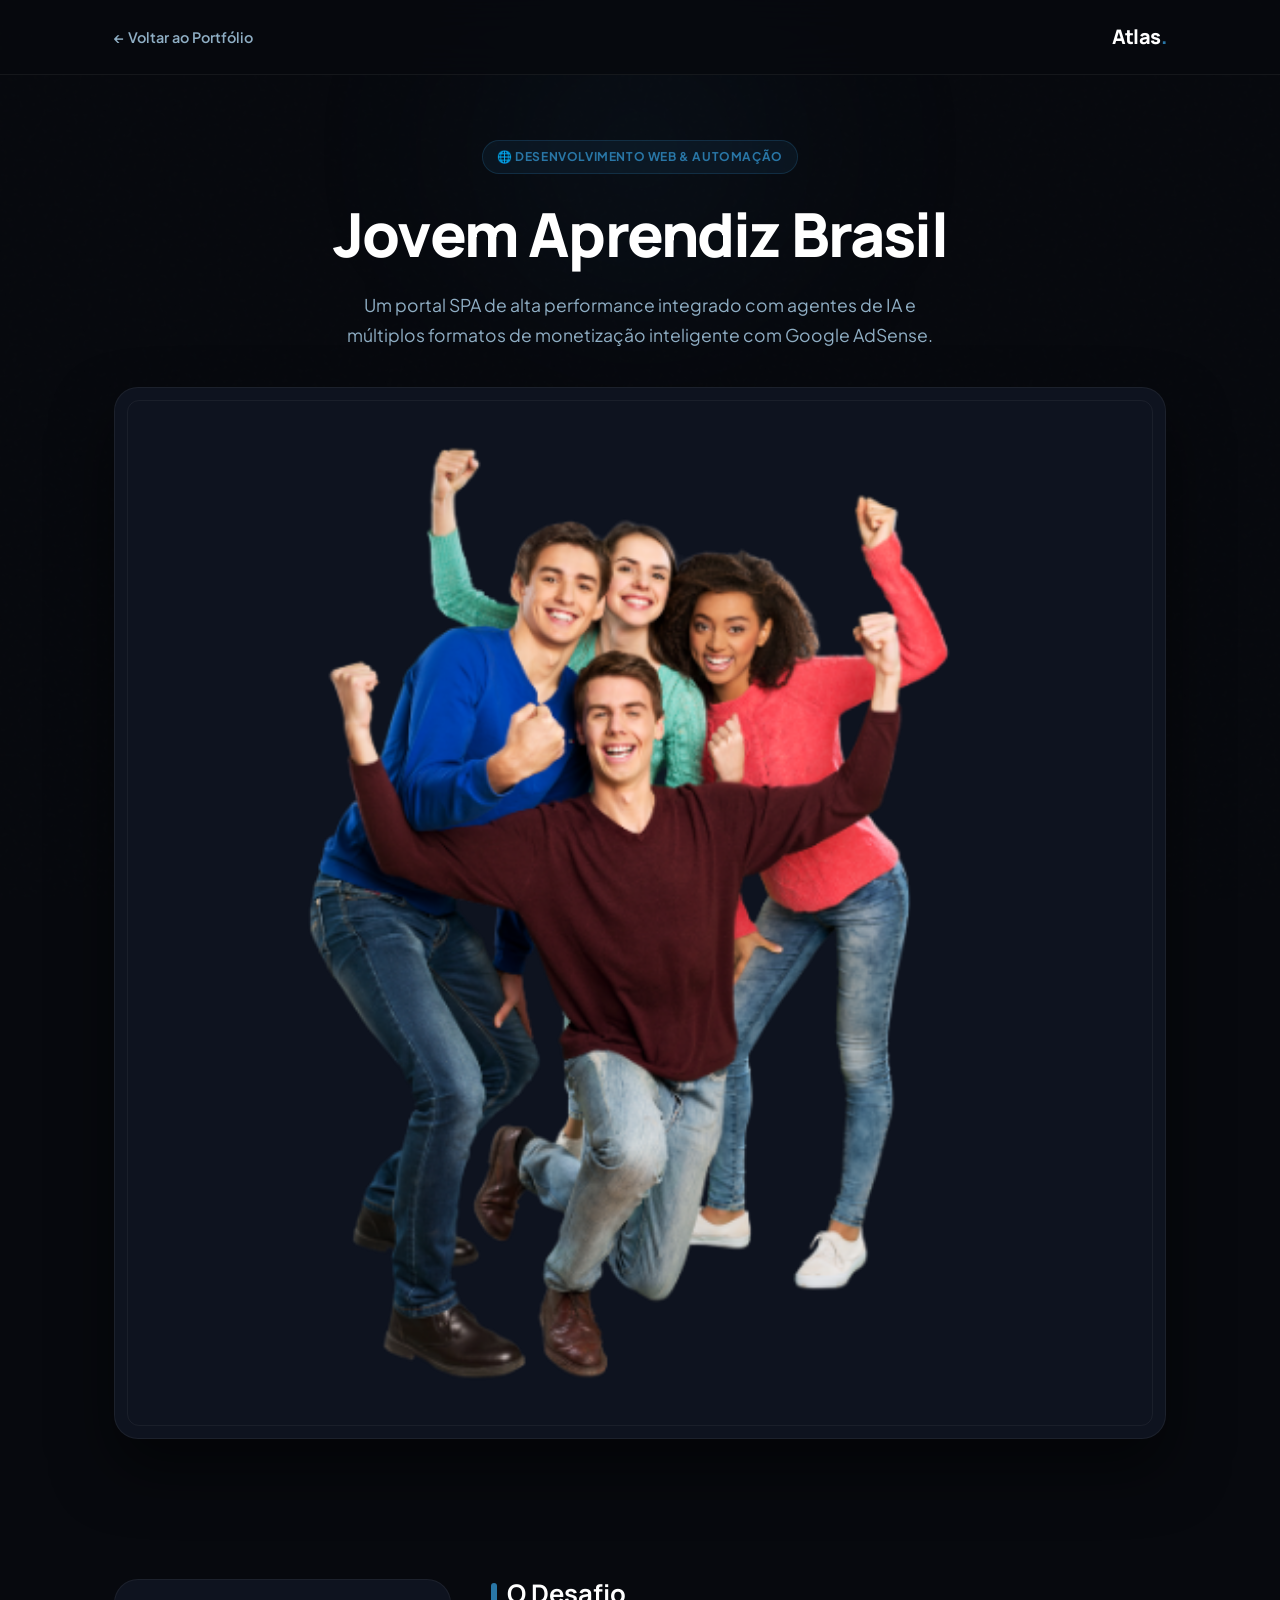
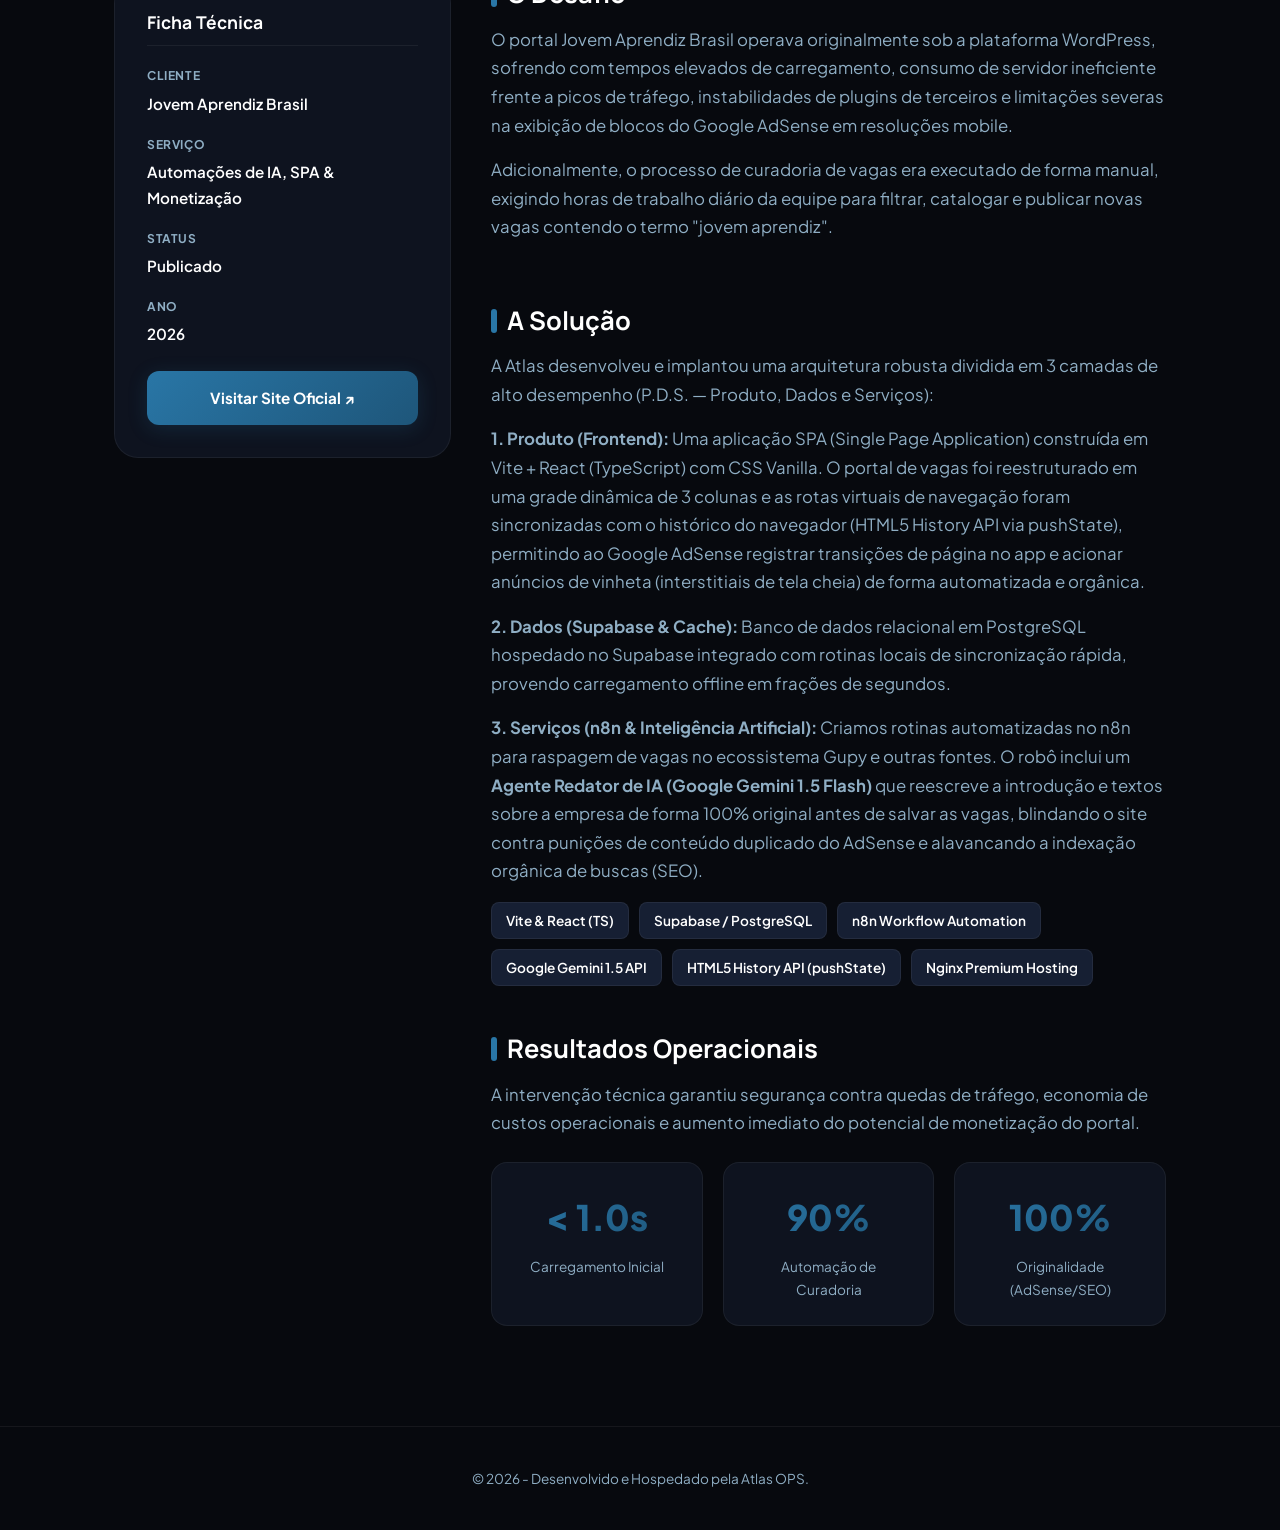
==== jovem-aprendiz-brasil/index.html @ 5bdfbc80 "feat: adicionar estudo de caso Jovem Aprendiz Brasil ao portfólio da Atlas" ====
<!DOCTYPE html>
<html lang="pt-BR">

<head>
  <meta charset="UTF-8">
  <meta name="viewport" content="width=device-width, initial-scale=1.0">
  <title>Jovem Aprendiz Brasil – Estudo de Caso | Atlas</title>
  <link rel="preconnect" href="https://fonts.googleapis.com">
  <link href="https://fonts.googleapis.com/css2?family=Manrope:wght@400;600;700;800&family=Plus+Jakarta+Sans:wght@300;400;500;600&family=Outfit:wght@400;600;700;800&display=swap" rel="stylesheet">
  <style>
    :root {
      --bg: #07090E;
      --surface: #0E131F;
      --surface2: #161F33;
      --border: rgba(255, 255, 255, 0.06);
      --accent: #2976A6;
      --accent2: #1E567A;
      --text: #F2F2F2;
      --muted: #8FAEC4;
      --white: #FFFFFF;
      --radius: 24px;
      --grad: linear-gradient(135deg, #2976A6 0%, #1E567A 100%);
    }

    *, *::before, *::after {
      box-sizing: border-box;
      margin: 0;
      padding: 0;
    }

    html { scroll-behavior: smooth; }
    body {
      color: var(--text);
      font-family: 'Plus Jakarta Sans', sans-serif;
      font-size: 16px;
      line-height: 1.7;
      overflow-x: hidden;
      background: var(--bg);
    }

    body::before {
      content: '';
      position: fixed;
      inset: 0;
      background-image: url("data:image/svg+xml,%3Csvg viewBox='0 0 200 200' xmlns='http://www.w3.org/2000/svg'%3E%3Cfilter id='n'%3E%3CfeTurbulence type='fractalNoise' baseFrequency='0.9' numOctaves='4' stitchTiles='stitch'/%3E%3C/filter%3E%3Crect width='100%25' height='100%25' filter='url(%23n)' opacity='0.03'/%3E%3C/svg%3E");
      pointer-events: none;
      z-index: 0;
      opacity: 0.3;
    }

    h1, h2, h3, h4 { font-family: 'Manrope', sans-serif; line-height: 1.2; color: var(--white); }
    .container { max-width: 1100px; margin: 0 auto; padding: 0 24px; position: relative; z-index: 1; }

    /* NAV */
    nav {
      position: fixed;
      top: 0; left: 0; right: 0;
      z-index: 100;
      padding: 20px 0;
      background: rgba(7, 9, 14, 0.8);
      backdrop-filter: blur(20px);
      border-bottom: 1px solid var(--border);
    }
    nav .inner { display: flex; justify-content: space-between; align-items: center; }
    .nav-back { color: var(--muted); text-decoration: none; font-size: 0.9rem; font-weight: 600; display: flex; align-items: center; gap: 8px; transition: color 0.2s; }
    .nav-back:hover { color: var(--white); }
    .logo { font-family: 'Manrope', sans-serif; font-weight: 800; font-size: 1.25rem; letter-spacing: -0.03em; color: var(--white); text-decoration: none; }
    .logo span { color: var(--accent); }

    /* HERO */
    .hero { padding: 140px 0 60px; text-align: center; position: relative; }
    .hero::before {
      content: '';
      position: absolute;
      width: 500px; height: 500px;
      background: radial-gradient(circle, rgba(41, 118, 166, 0.08) 0%, transparent 70%);
      top: -100px; left: 50%;
      transform: translateX(-50%);
      pointer-events: none; filter: blur(80px);
    }
    .badge {
      display: inline-flex; align-items: center; gap: 6px;
      background: rgba(41, 118, 166, 0.1);
      border: 1px solid rgba(41, 118, 166, 0.25);
      border-radius: 100px;
      padding: 6px 14px;
      font-size: 0.75rem; font-weight: 700; color: var(--accent);
      text-transform: uppercase; letter-spacing: 0.05em;
      margin-bottom: 24px;
    }
    .hero h1 { font-size: clamp(2.2rem, 5vw, 3.8rem); font-weight: 800; letter-spacing: -0.03em; max-width: 800px; margin: 0 auto 20px; }
    .hero p { font-size: 1.1rem; color: var(--muted); max-width: 600px; margin: 0 auto 36px; }

    /* VISUAL WRAP */
    .mockup-container {
      border-radius: var(--radius);
      border: 1px solid var(--border);
      background: var(--surface);
      padding: 12px;
      box-shadow: 0 30px 60px rgba(0, 0, 0, 0.5);
      margin-bottom: 80px;
      overflow: hidden;
    }
    .mockup-img { width: 100%; height: auto; border-radius: calc(var(--radius) - 12px); display: block; border: 1px solid rgba(255, 255, 255, 0.05); }

    /* DETAILS GRID */
    .grid-info { display: grid; grid-template-columns: 1fr 2fr; gap: 40px; margin-bottom: 80px; }
    @media (max-width: 768px) { .grid-info { grid-template-columns: 1fr; gap: 32px; } }

    .sidebar { background: var(--surface); border: 1px solid var(--border); border-radius: var(--radius); padding: 32px; height: fit-content; position: sticky; top: 100px; }
    .sidebar-title { font-size: 1.1rem; font-weight: 700; margin-bottom: 20px; border-bottom: 1px solid var(--border); padding-bottom: 12px; }
    .meta-list { display: flex; flex-direction: column; gap: 18px; }
    .meta-item h5 { font-size: 0.75rem; text-transform: uppercase; letter-spacing: 0.05em; color: var(--muted); margin-bottom: 4px; }
    .meta-item p { font-size: 0.95rem; font-weight: 600; color: var(--white); }

    .btn-visit {
      display: inline-flex; align-items: center; justify-content: center; gap: 8px;
      background: var(--grad); color: var(--white); text-decoration: none;
      padding: 14px 24px; border-radius: 12px; font-weight: 700; font-size: 0.95rem;
      width: 100%; margin-top: 24px; transition: opacity 0.2s, transform 0.2s;
      box-shadow: 0 4px 20px rgba(41, 118, 166, 0.2);
    }
    .btn-visit:hover { opacity: 0.9; transform: translateY(-2px); }

    /* CONTENT BODY */
    .content-body { display: flex; flex-direction: column; gap: 48px; }
    .section-block h3 { font-size: 1.6rem; font-weight: 700; margin-bottom: 16px; display: flex; align-items: center; gap: 10px; }
    .section-block h3::before { content: ''; display: inline-block; width: 6px; height: 24px; background: var(--accent); border-radius: 4px; }
    .section-block p { font-size: 1.05rem; color: var(--muted); margin-bottom: 16px; }

    .tech-tags { display: flex; flex-wrap: wrap; gap: 10px; margin-top: 12px; }
    .tech-tag { background: var(--surface2); border: 1px solid var(--border); border-radius: 8px; padding: 6px 14px; font-size: 0.85rem; font-weight: 600; color: var(--white); }

    .results-grid { display: grid; grid-template-columns: repeat(3, 1fr); gap: 20px; margin-top: 24px; }
    @media (max-width: 576px) { .results-grid { grid-template-columns: 1fr; } }
    .result-card { background: var(--surface); border: 1px solid var(--border); border-radius: 16px; padding: 24px; text-align: center; }
    .result-card .value { font-size: 2.2rem; font-weight: 800; background: var(--grad); -webkit-background-clip: text; -webkit-text-fill-color: transparent; margin-bottom: 8px; }
    .result-card .label { font-size: 0.85rem; color: var(--muted); }

    /* FOOTER */
    footer { border-top: 1px solid var(--border); padding: 40px 0; text-align: center; margin-top: 100px; }
    footer p { font-size: 0.85rem; color: var(--muted); }
  </style>
</head>

<body>
  <!-- NAV -->
  <nav>
    <div class="container inner">
      <a href="../index.html" class="nav-back">← Voltar ao Portfólio</a>
      <a href="../index.html" class="logo">Atlas<span>.</span></a>
    </div>
  </nav>

  <!-- HERO -->
  <header class="hero">
    <div class="container">
      <span class="badge">🌐 Desenvolvimento Web & Automação</span>
      <h1>Jovem Aprendiz Brasil</h1>
      <p>Um portal SPA de alta performance integrado com agentes de IA e múltiplos formatos de monetização inteligente com Google AdSense.</p>
      
      <!-- Mockup do print de tela real -->
      <div class="mockup-container">
        <img src="../assets/jab_mockup.png" alt="Mockup JAB" class="mockup-img">
      </div>
    </div>
  </header>

  <!-- SEÇÃO DE INFORMAÇÕES TÉCNICAS -->
  <section class="container">
    <div class="grid-info">
      <!-- Ficha Técnica -->
      <aside class="sidebar">
        <h4 class="sidebar-title">Ficha Técnica</h4>
        <div class="meta-list">
          <div class="meta-item">
            <h5>Cliente</h5>
            <p>Jovem Aprendiz Brasil</p>
          </div>
          <div class="meta-item">
            <h5>Serviço</h5>
            <p>Automações de IA, SPA & Monetização</p>
          </div>
          <div class="meta-item">
            <h5>Status</h5>
            <p>Publicado</p>
          </div>
          <div class="meta-item">
            <h5>Ano</h5>
            <p>2026</p>
          </div>
        </div>
        <!-- Link de destino original -->
        <a href="https://jab.atlasbot.tech" target="_blank" rel="noopener noreferrer" class="btn-visit">
          Visitar Site Oficial ↗
        </a>
      </aside>

      <!-- Conteúdo Resumo Técnico -->
      <main class="content-body">
        <!-- O Desafio -->
        <div class="section-block">
          <h3>O Desafio</h3>
          <p>O portal Jovem Aprendiz Brasil operava originalmente sob a plataforma WordPress, sofrendo com tempos elevados de carregamento, consumo de servidor ineficiente frente a picos de tráfego, instabilidades de plugins de terceiros e limitações severas na exibição de blocos do Google AdSense em resoluções mobile.</p>
          <p>Adicionalmente, o processo de curadoria de vagas era executado de forma manual, exigindo horas de trabalho diário da equipe para filtrar, catalogar e publicar novas vagas contendo o termo "jovem aprendiz".</p>
        </div>

        <!-- A Solução -->
        <div class="section-block">
          <h3>A Solução</h3>
          <p>A Atlas desenvolveu e implantou uma arquitetura robusta dividida em 3 camadas de alto desempenho (P.D.S. — Produto, Dados e Serviços):</p>
          <p><strong>1. Produto (Frontend):</strong> Uma aplicação SPA (Single Page Application) construída em Vite + React (TypeScript) com CSS Vanilla. O portal de vagas foi reestruturado em uma grade dinâmica de 3 colunas e as rotas virtuais de navegação foram sincronizadas com o histórico do navegador (HTML5 History API via pushState), permitindo ao Google AdSense registrar transições de página no app e acionar anúncios de vinheta (interstitiais de tela cheia) de forma automatizada e orgânica.</p>
          <p><strong>2. Dados (Supabase & Cache):</strong> Banco de dados relacional em PostgreSQL hospedado no Supabase integrado com rotinas locais de sincronização rápida, provendo carregamento offline em frações de segundos.</p>
          <p><strong>3. Serviços (n8n & Inteligência Artificial):</strong> Criamos rotinas automatizadas no n8n para raspagem de vagas no ecossistema Gupy e outras fontes. O robô inclui um <strong>Agente Redator de IA (Google Gemini 1.5 Flash)</strong> que reescreve a introdução e textos sobre a empresa de forma 100% original antes de salvar as vagas, blindando o site contra punições de conteúdo duplicado do AdSense e alavancando a indexação orgânica de buscas (SEO).</p>
          <div class="tech-tags">
            <!-- Tags das Tecnologias Aplicadas -->
            <span class="tech-tag">Vite & React (TS)</span>
            <span class="tech-tag">Supabase / PostgreSQL</span>
            <span class="tech-tag">n8n Workflow Automation</span>
            <span class="tech-tag">Google Gemini 1.5 API</span>
            <span class="tech-tag">HTML5 History API (pushState)</span>
            <span class="tech-tag">Nginx Premium Hosting</span>
          </div>
        </div>

        <!-- Resultados -->
        <div class="section-block">
          <h3>Resultados Operacionais</h3>
          <p>A intervenção técnica garantiu segurança contra quedas de tráfego, economia de custos operacionais e aumento imediato do potencial de monetização do portal.</p>
          <div class="results-grid">
            <div class="result-card">
              <div class="value">&lt; 1.0s</div>
              <div class="label">Carregamento Inicial</div>
            </div>
            <div class="result-card">
              <div class="value">90%</div>
              <div class="label">Automação de Curadoria</div>
            </div>
            <div class="result-card">
              <div class="value">100%</div>
              <div class="label">Originalidade (AdSense/SEO)</div>
            </div>
          </div>
        </div>
      </main>
    </div>
  </section>

  <!-- FOOTER -->
  <footer>
    <div class="container">
      <p>© 2026 - Desenvolvido e Hospedado pela Atlas OPS.</p>
    </div>
  </footer>
</body>
</html>
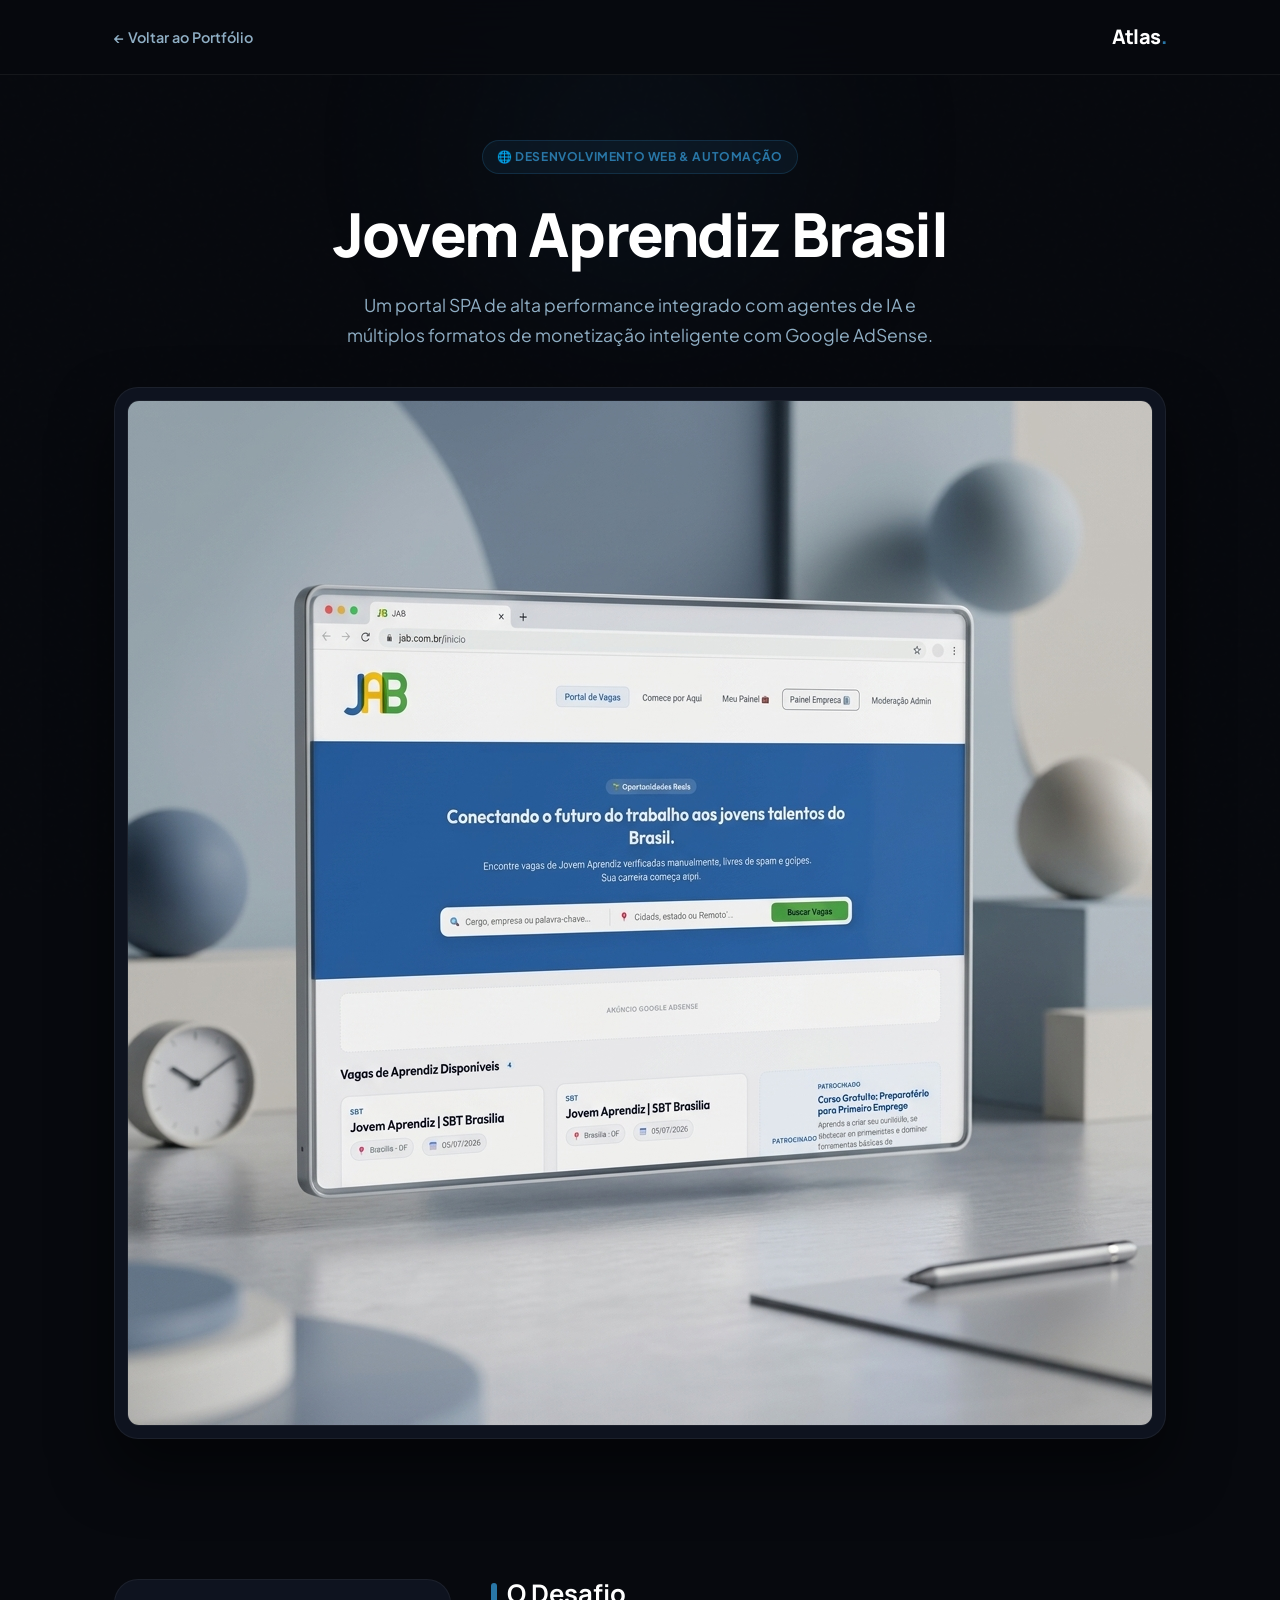
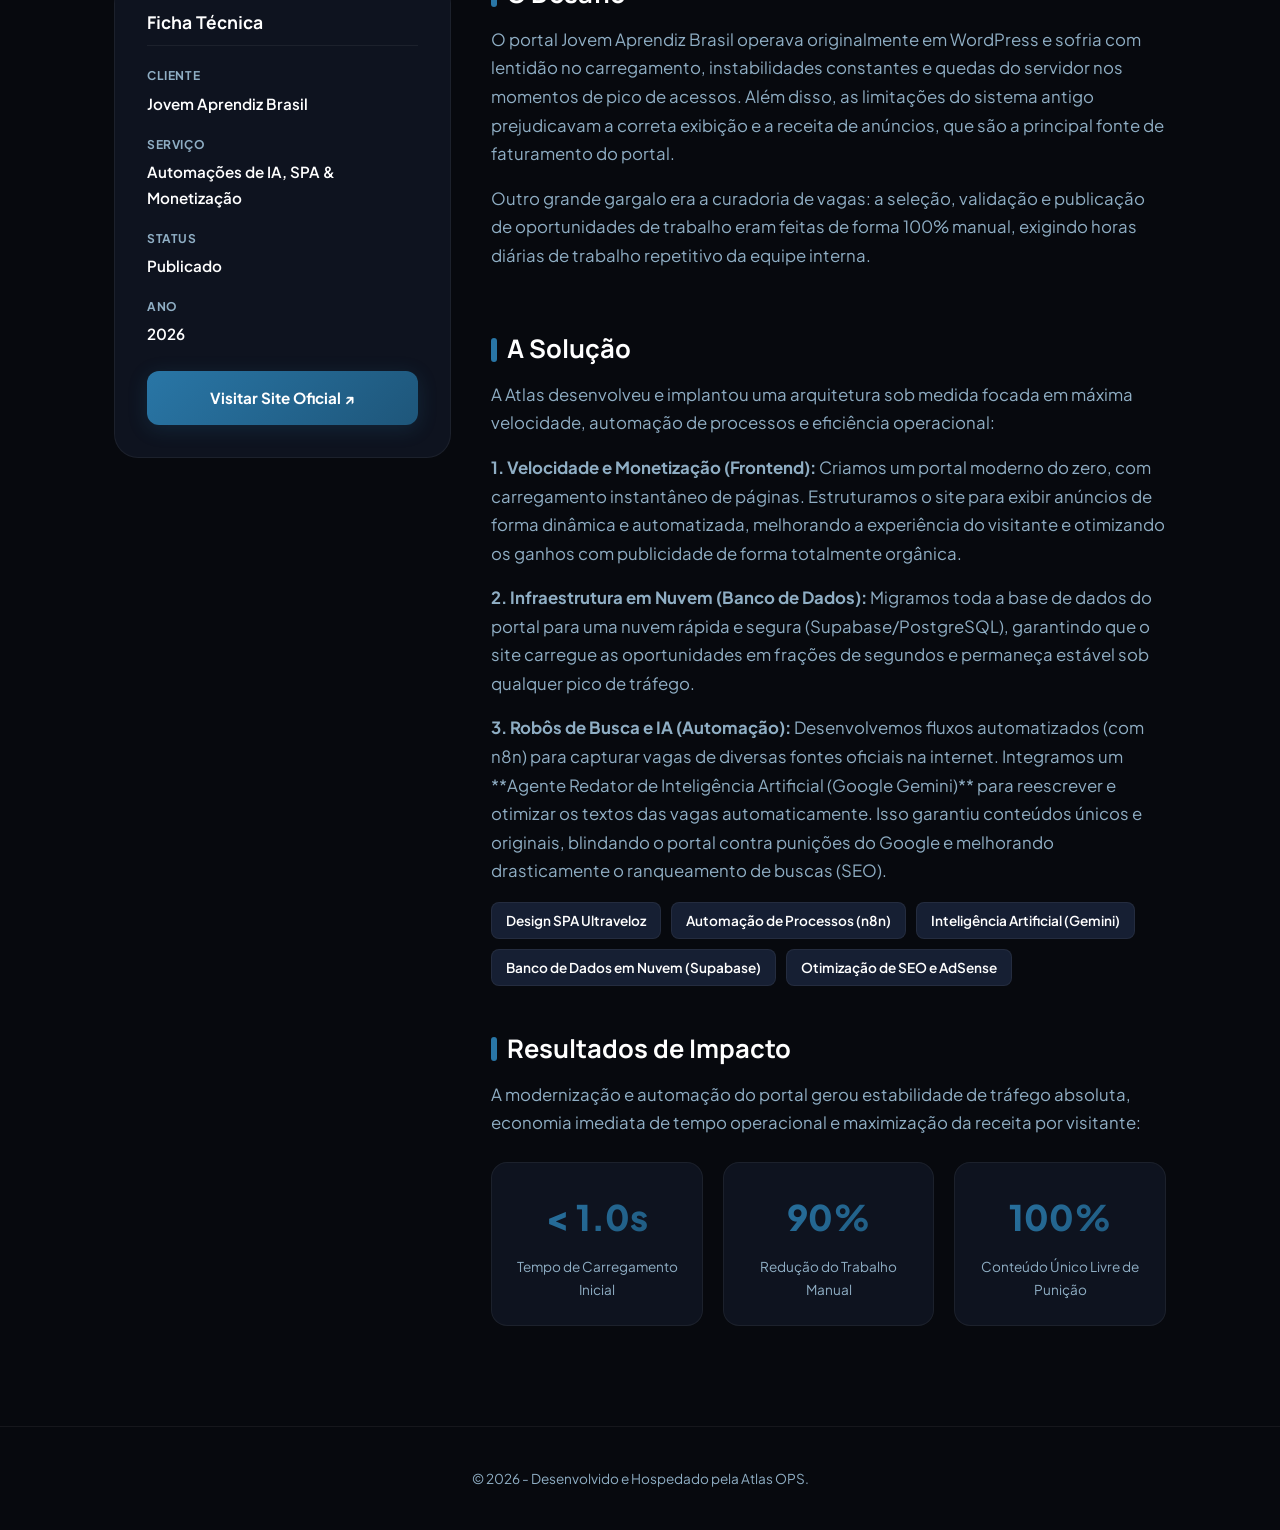
==== commit fdcc0580: "feat: estruturar estudo de caso simplificado do jovem aprendiz brasil" ====
--- a/jovem-aprendiz-brasil/index.html
+++ b/jovem-aprendiz-brasil/index.html
@@ -201,44 +201,43 @@
         <!-- O Desafio -->
         <div class="section-block">
           <h3>O Desafio</h3>
-          <p>O portal Jovem Aprendiz Brasil operava originalmente sob a plataforma WordPress, sofrendo com tempos elevados de carregamento, consumo de servidor ineficiente frente a picos de tráfego, instabilidades de plugins de terceiros e limitações severas na exibição de blocos do Google AdSense em resoluções mobile.</p>
-          <p>Adicionalmente, o processo de curadoria de vagas era executado de forma manual, exigindo horas de trabalho diário da equipe para filtrar, catalogar e publicar novas vagas contendo o termo "jovem aprendiz".</p>
+          <p>O portal Jovem Aprendiz Brasil operava originalmente em WordPress e sofria com lentidão no carregamento, instabilidades constantes e quedas do servidor nos momentos de pico de acessos. Além disso, as limitações do sistema antigo prejudicavam a correta exibição e a receita de anúncios, que são a principal fonte de faturamento do portal.</p>
+          <p>Outro grande gargalo era a curadoria de vagas: a seleção, validação e publicação de oportunidades de trabalho eram feitas de forma 100% manual, exigindo horas diárias de trabalho repetitivo da equipe interna.</p>
         </div>
 
         <!-- A Solução -->
         <div class="section-block">
           <h3>A Solução</h3>
-          <p>A Atlas desenvolveu e implantou uma arquitetura robusta dividida em 3 camadas de alto desempenho (P.D.S. — Produto, Dados e Serviços):</p>
-          <p><strong>1. Produto (Frontend):</strong> Uma aplicação SPA (Single Page Application) construída em Vite + React (TypeScript) com CSS Vanilla. O portal de vagas foi reestruturado em uma grade dinâmica de 3 colunas e as rotas virtuais de navegação foram sincronizadas com o histórico do navegador (HTML5 History API via pushState), permitindo ao Google AdSense registrar transições de página no app e acionar anúncios de vinheta (interstitiais de tela cheia) de forma automatizada e orgânica.</p>
-          <p><strong>2. Dados (Supabase & Cache):</strong> Banco de dados relacional em PostgreSQL hospedado no Supabase integrado com rotinas locais de sincronização rápida, provendo carregamento offline em frações de segundos.</p>
-          <p><strong>3. Serviços (n8n & Inteligência Artificial):</strong> Criamos rotinas automatizadas no n8n para raspagem de vagas no ecossistema Gupy e outras fontes. O robô inclui um <strong>Agente Redator de IA (Google Gemini 1.5 Flash)</strong> que reescreve a introdução e textos sobre a empresa de forma 100% original antes de salvar as vagas, blindando o site contra punições de conteúdo duplicado do AdSense e alavancando a indexação orgânica de buscas (SEO).</p>
+          <p>A Atlas desenvolveu e implantou uma arquitetura sob medida focada em máxima velocidade, automação de processos e eficiência operacional:</p>
+          <p><strong>1. Velocidade e Monetização (Frontend):</strong> Criamos um portal moderno do zero, com carregamento instantâneo de páginas. Estruturamos o site para exibir anúncios de forma dinâmica e automatizada, melhorando a experiência do visitante e otimizando os ganhos com publicidade de forma totalmente orgânica.</p>
+          <p><strong>2. Infraestrutura em Nuvem (Banco de Dados):</strong> Migramos toda a base de dados do portal para uma nuvem rápida e segura (Supabase/PostgreSQL), garantindo que o site carregue as oportunidades em frações de segundos e permaneça estável sob qualquer pico de tráfego.</p>
+          <p><strong>3. Robôs de Busca e IA (Automação):</strong> Desenvolvemos fluxos automatizados (com n8n) para capturar vagas de diversas fontes oficiais na internet. Integramos um **Agente Redator de Inteligência Artificial (Google Gemini)** para reescrever e otimizar os textos das vagas automaticamente. Isso garantiu conteúdos únicos e originais, blindando o portal contra punições do Google e melhorando drasticamente o ranqueamento de buscas (SEO).</p>
           <div class="tech-tags">
             <!-- Tags das Tecnologias Aplicadas -->
-            <span class="tech-tag">Vite & React (TS)</span>
-            <span class="tech-tag">Supabase / PostgreSQL</span>
-            <span class="tech-tag">n8n Workflow Automation</span>
-            <span class="tech-tag">Google Gemini 1.5 API</span>
-            <span class="tech-tag">HTML5 History API (pushState)</span>
-            <span class="tech-tag">Nginx Premium Hosting</span>
+            <span class="tech-tag">Design SPA Ultraveloz</span>
+            <span class="tech-tag">Automação de Processos (n8n)</span>
+            <span class="tech-tag">Inteligência Artificial (Gemini)</span>
+            <span class="tech-tag">Banco de Dados em Nuvem (Supabase)</span>
+            <span class="tech-tag">Otimização de SEO e AdSense</span>
           </div>
         </div>
 
         <!-- Resultados -->
         <div class="section-block">
-          <h3>Resultados Operacionais</h3>
-          <p>A intervenção técnica garantiu segurança contra quedas de tráfego, economia de custos operacionais e aumento imediato do potencial de monetização do portal.</p>
+          <h3>Resultados de Impacto</h3>
+          <p>A modernização e automação do portal gerou estabilidade de tráfego absoluta, economia imediata de tempo operacional e maximização da receita por visitante:</p>
           <div class="results-grid">
             <div class="result-card">
               <div class="value">&lt; 1.0s</div>
-              <div class="label">Carregamento Inicial</div>
+              <div class="label">Tempo de Carregamento Inicial</div>
             </div>
             <div class="result-card">
               <div class="value">90%</div>
-              <div class="label">Automação de Curadoria</div>
+              <div class="label">Redução do Trabalho Manual</div>
             </div>
             <div class="result-card">
               <div class="value">100%</div>
-              <div class="label">Originalidade (AdSense/SEO)</div>
+              <div class="label">Conteúdo Único Livre de Punição</div>
             </div>
           </div>
         </div>
